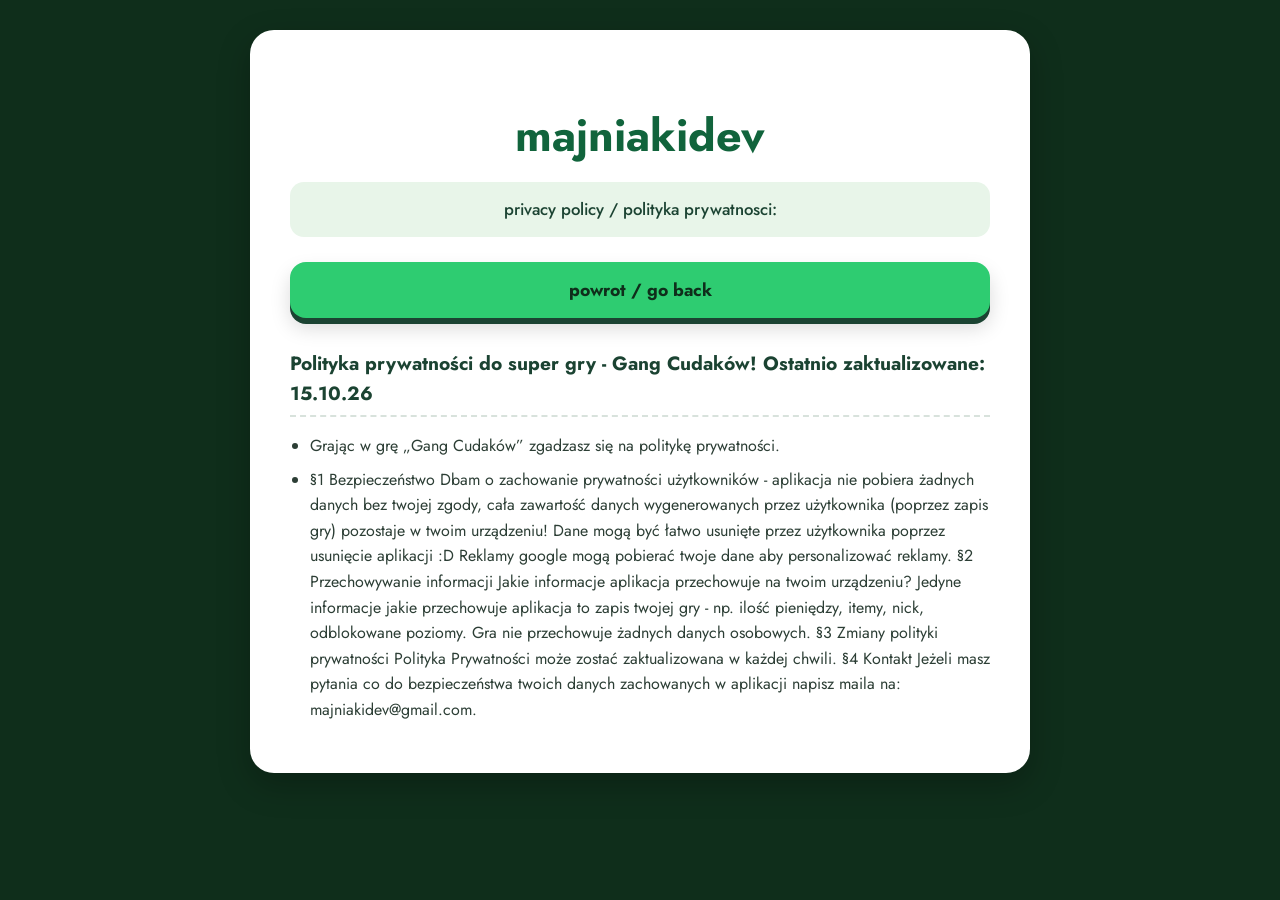
==== privacypolicy.html @ 3ffef370 "Rename privacypolycy.html to privacypolicy.html" ====
<!DOCTYPE html>
<html lang="pl">
  <head>
    <meta charset="UTF-8">
    <meta name="viewport" content="width=device-width, initial-scale=1.0">
    <title>Majniaki</title>
    <link rel="preconnect" href="https://fonts.googleapis.com">
    <link rel="preconnect" href="https://fonts.gstatic.com" crossorigin>
    <link href="https://fonts.googleapis.com/css2?family=Jost:wght@400;500;700&display=swap" rel="stylesheet">
    
    <style>
      body {
        font-family: 'Jost', sans-serif;
        background-color: #0f2e1b; /* Ciemny zielony kolor tła */
        color: #2c3e35;
        line-height: 1.6;
        margin: 0;
        padding: 30px 20px;
        display: flex;
        justify-content: center;
      }
      .container {
        background: #ffffff;
        max-width: 700px;
        width: 100%;
        padding: 40px;
        border-radius: 24px;
        box-shadow: 0 12px 32px rgba(0, 0, 0, 0.25);
      }
      h1 {
        color: #11643c;
        text-align: center;
        font-size: 2.8rem;
        margin-bottom: 10px;
        font-weight: 700;
      }
      h2 {
        color: #1b4332;
        font-size: 1.2rem;
        margin-top: 30px;
        border-bottom: 2px dashed #d8e2dc;
        padding-bottom: 6px;
        font-weight: 700;
      }
      p {
        margin: 10px 0;
      }
      .intro {
        font-weight: 500;
        text-align: center;
        color: #1b4332;
        background: #e8f5e9;
        padding: 14px;
        border-radius: 14px;
        font-size: 1.05rem;
      }
      /* Styl przycisków w klimacie growym */
      .buttons-container {
        display: flex;
        flex-direction: column;
        gap: 12px;
        margin: 25px 0;
      }
      .game-button {
        display: block;
        text-align: center;
        background-color: #2ecc71; /* Żywy zielony */
        color: #0f2e1b;
        font-family: 'Jost', sans-serif;
        font-weight: 700;
        font-size: 1.1rem;
        text-decoration: none;
        padding: 14px 20px;
        border-radius: 16px;
        box-shadow: 0 6px 0 #1b4332, 0 10px 20px rgba(0,0,0,0.15);
        transition: all 0.1s ease;
      }
      .game-button:hover {
        background-color: #34d399;
        transform: translateY(-2px);
        box-shadow: 0 8px 0 #1b4332, 0 12px 24px rgba(0,0,0,0.2);
      }
      .game-button:active {
        transform: translateY(4px);
        box-shadow: 0 2px 0 #1b4332, 0 4px 8px rgba(0,0,0,0.2);
      }
      ul {
        padding-left: 20px;
        margin: 10px 0;
      }
      li {
        margin-bottom: 8px;
      }
      img {
        display: block;
        max-width: 100%;
        height: auto;
        border-radius: 18px; /* Zaokrąglone rogi obrazka */
        margin: 30px auto 0 auto;
        box-shadow: 0 6px 16px rgba(0, 0, 0, 0.15); /* Ładny cień pod obrazkiem */
      }
    </style>
  </head>
  <body>
    <div class="container">
      <h1>majniakidev</h1>
      <p class="intro">privacy policy / polityka prywatnosci:</p>
      
      <!-- Przyciski -->
      <div class="buttons-container">
        <a href="https://play.google.com/store/apps/details?id=org.majniaki.gangcudakw" class="game-button" target="_blank">powrot / go back</a>
      </div>

      <h2>Polityka prywatności do super gry - Gang Cudaków!
      Ostatnio zaktualizowane: 15.10.26
</h2>
      <ul>
        <li>Grając w grę „Gang Cudaków” zgadzasz się na politykę prywatności.
</li>
        <li>§1
Bezpieczeństwo
Dbam o zachowanie prywatności użytkowników - aplikacja nie pobiera żadnych danych bez twojej zgody, cała zawartość danych wygenerowanych przez użytkownika (poprzez zapis gry) pozostaje w twoim urządzeniu! Dane mogą być łatwo usunięte przez użytkownika poprzez usunięcie aplikacji :D 
Reklamy google mogą pobierać twoje dane aby personalizować reklamy.

§2
Przechowywanie informacji
Jakie informacje aplikacja przechowuje na twoim urządzeniu?
Jedyne informacje jakie przechowuje aplikacja to zapis twojej gry - np. ilość pieniędzy, itemy, nick, odblokowane poziomy. Gra nie przechowuje żadnych danych osobowych.

§3
Zmiany polityki prywatności
Polityka Prywatności może zostać zaktualizowana w każdej chwili. 

§4
Kontakt
Jeżeli masz pytania co do bezpieczeństwa twoich danych zachowanych w aplikacji napisz maila na: majniakidev@gmail.com.
</li>
      </ul>

     
    

    
    </div>
  </body>
</html>
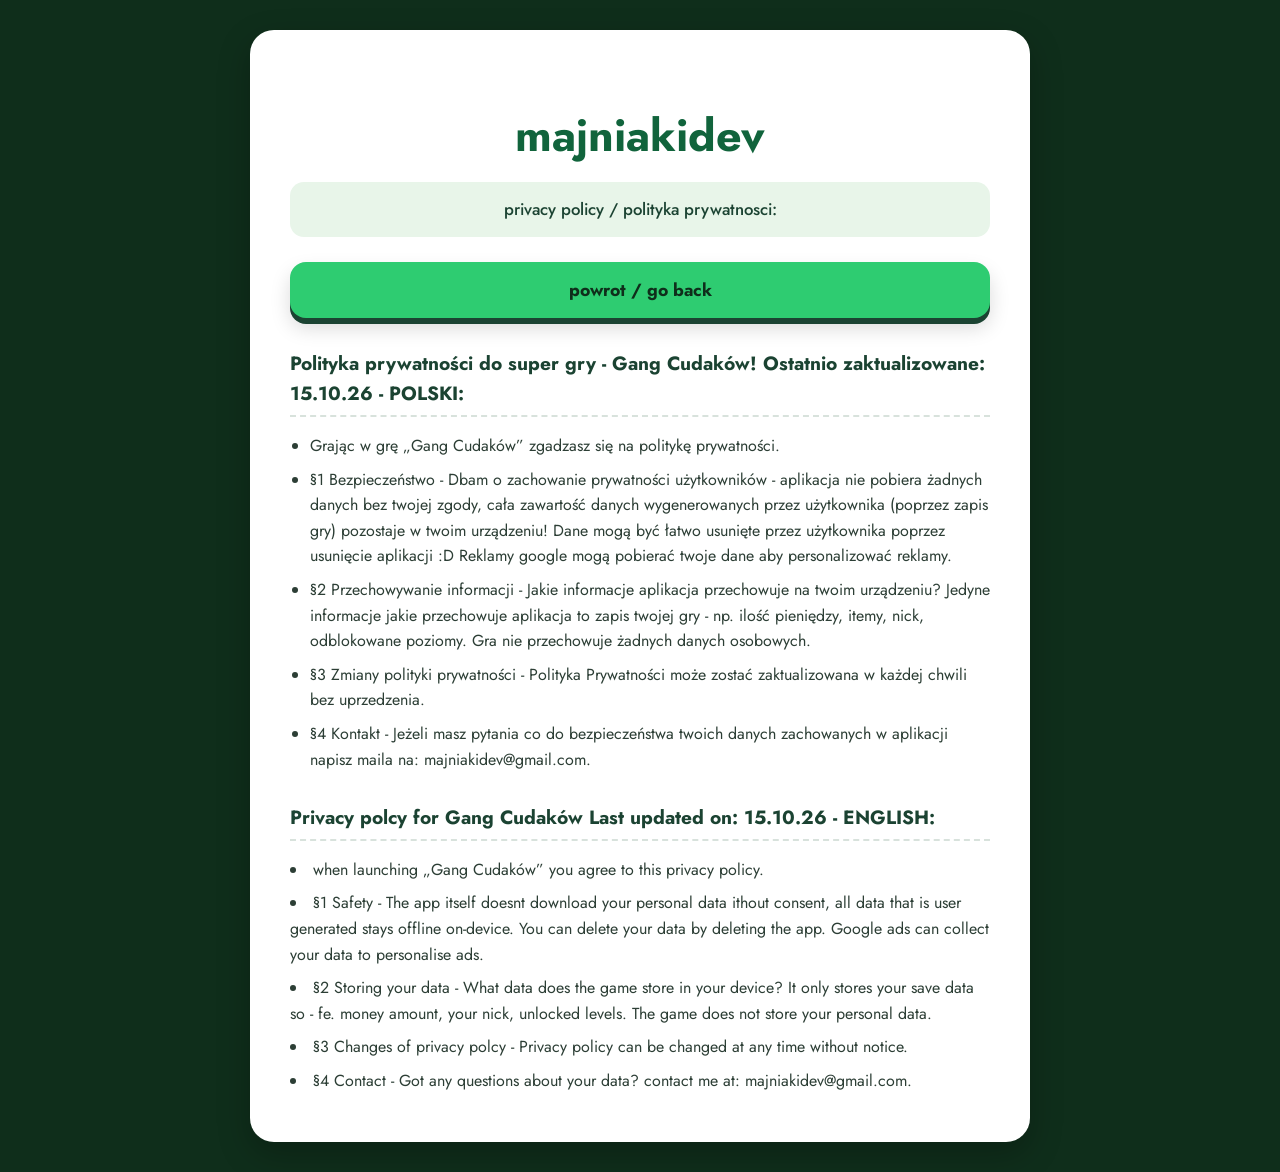
==== commit 1df0ab6d: "Update privacypolicy.html" ====
--- a/privacypolicy.html
+++ b/privacypolicy.html
@@ -112,35 +112,60 @@
       </div>
 
       <h2>Polityka prywatności do super gry - Gang Cudaków!
-      Ostatnio zaktualizowane: 15.10.26
+      Ostatnio zaktualizowane: 15.10.26 - POLSKI:
 </h2>
       <ul>
         <li>Grając w grę „Gang Cudaków” zgadzasz się na politykę prywatności.
 </li>
         <li>§1
-Bezpieczeństwo
+Bezpieczeństwo - 
 Dbam o zachowanie prywatności użytkowników - aplikacja nie pobiera żadnych danych bez twojej zgody, cała zawartość danych wygenerowanych przez użytkownika (poprzez zapis gry) pozostaje w twoim urządzeniu! Dane mogą być łatwo usunięte przez użytkownika poprzez usunięcie aplikacji :D 
 Reklamy google mogą pobierać twoje dane aby personalizować reklamy.
+        </li>
 
+        <li>
 §2
-Przechowywanie informacji
+Przechowywanie informacji - 
 Jakie informacje aplikacja przechowuje na twoim urządzeniu?
 Jedyne informacje jakie przechowuje aplikacja to zapis twojej gry - np. ilość pieniędzy, itemy, nick, odblokowane poziomy. Gra nie przechowuje żadnych danych osobowych.
-
+</li>
+        <li>
 §3
-Zmiany polityki prywatności
-Polityka Prywatności może zostać zaktualizowana w każdej chwili. 
-
+Zmiany polityki prywatności - 
+Polityka Prywatności może zostać zaktualizowana w każdej chwili bez uprzedzenia. 
+</li>
+        <li>
 §4
-Kontakt
+Kontakt - 
 Jeżeli masz pytania co do bezpieczeństwa twoich danych zachowanych w aplikacji napisz maila na: majniakidev@gmail.com.
 </li>
       </ul>
+      <h2>Privacy polcy for Gang Cudaków
+      Last updated on: 15.10.26 - ENGLISH:
+</h2>
+      <li>when launching „Gang Cudaków” you agree to this privacy policy.
+</li>
+             <li>§1 Safety - 
+               The app itself doesnt download your personal data ithout consent, all data that is user generated stays offline on-device. You can delete your data by deleting the app. Google ads can collect your data to personalise ads.
+        </li>
+        <li>
+§2
+Storing your data - 
+What data does the game store in your device?
+It only stores your save data so - fe. money amount, your nick, unlocked levels. The game does not store your personal data.
+</li>
+    
+        <li>
+§3
+Changes of privacy polcy - 
+Privacy policy can be changed at any time without notice.
+</li>
 
-     
-    
-
-    
+              <li>
+§4
+Contact - 
+Got any questions about your data? contact me at: majniakidev@gmail.com.
+</li>
     </div>
   </body>
 </html>
